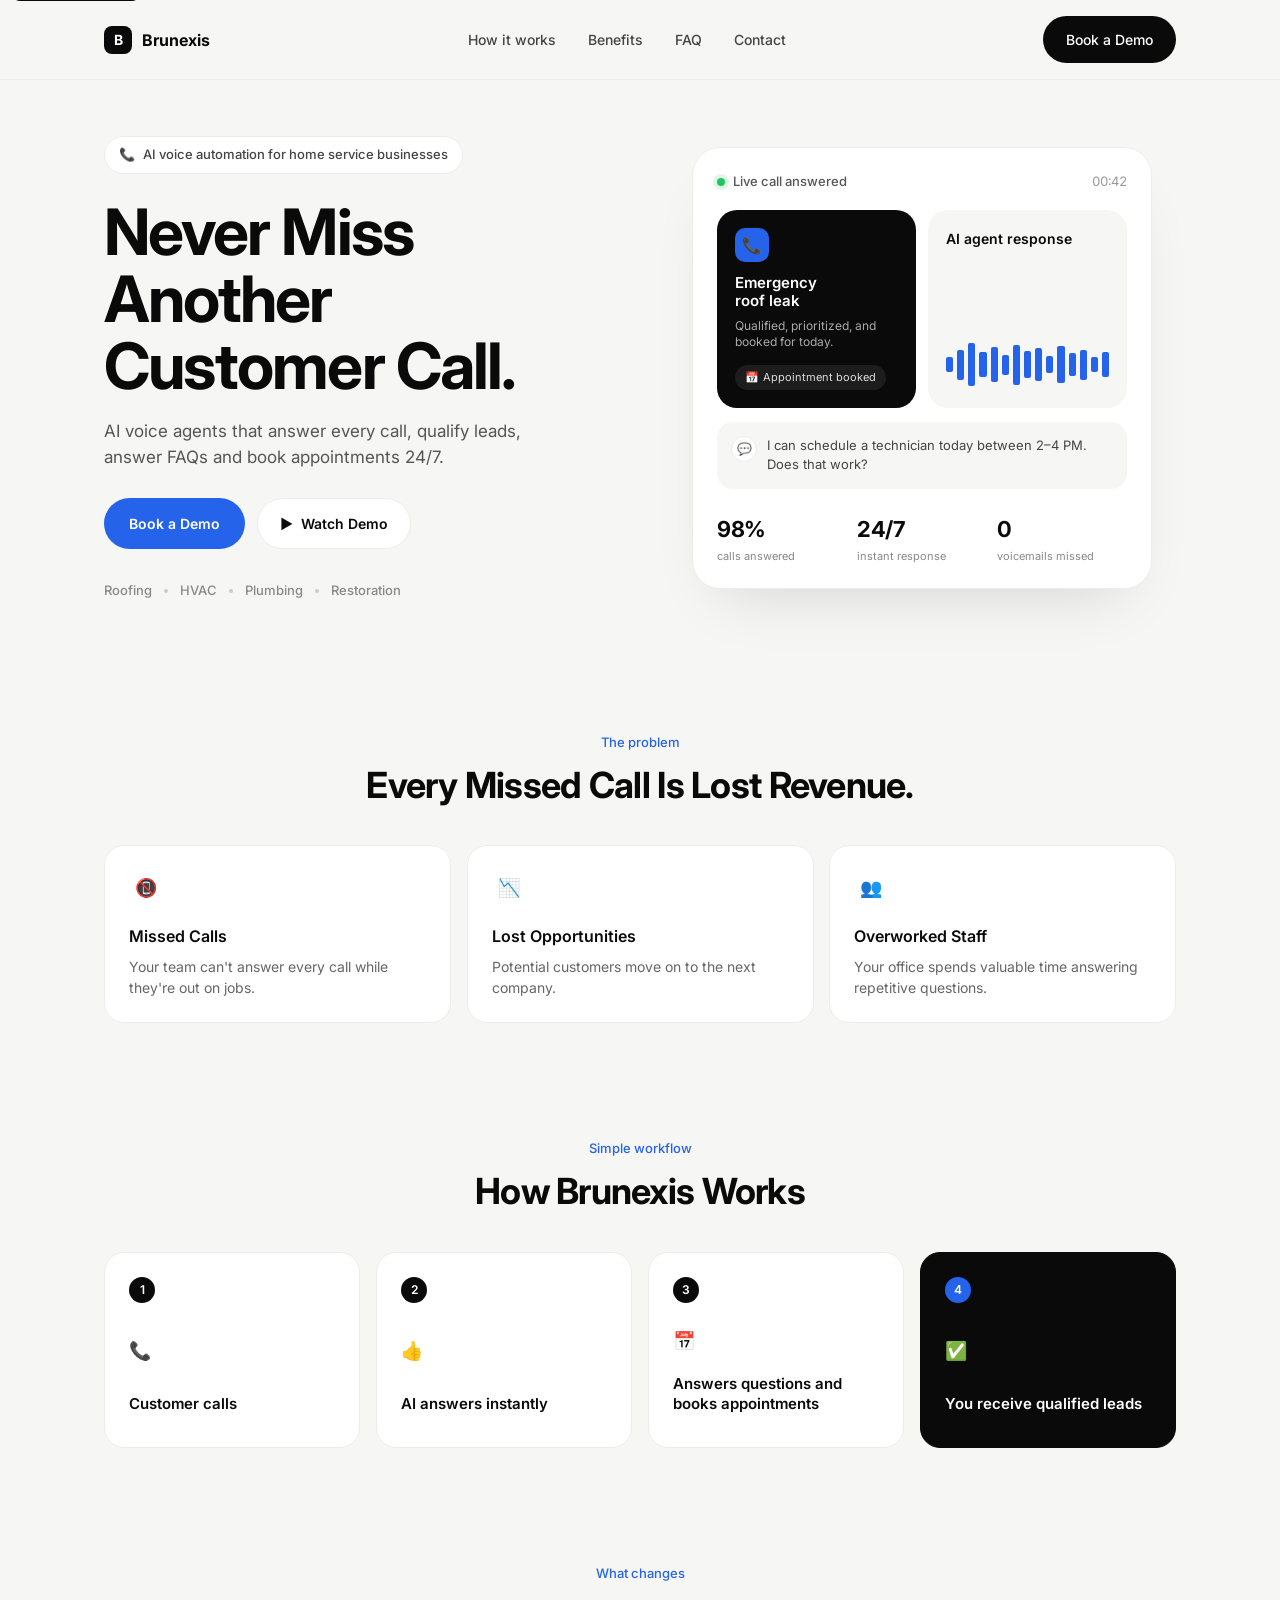
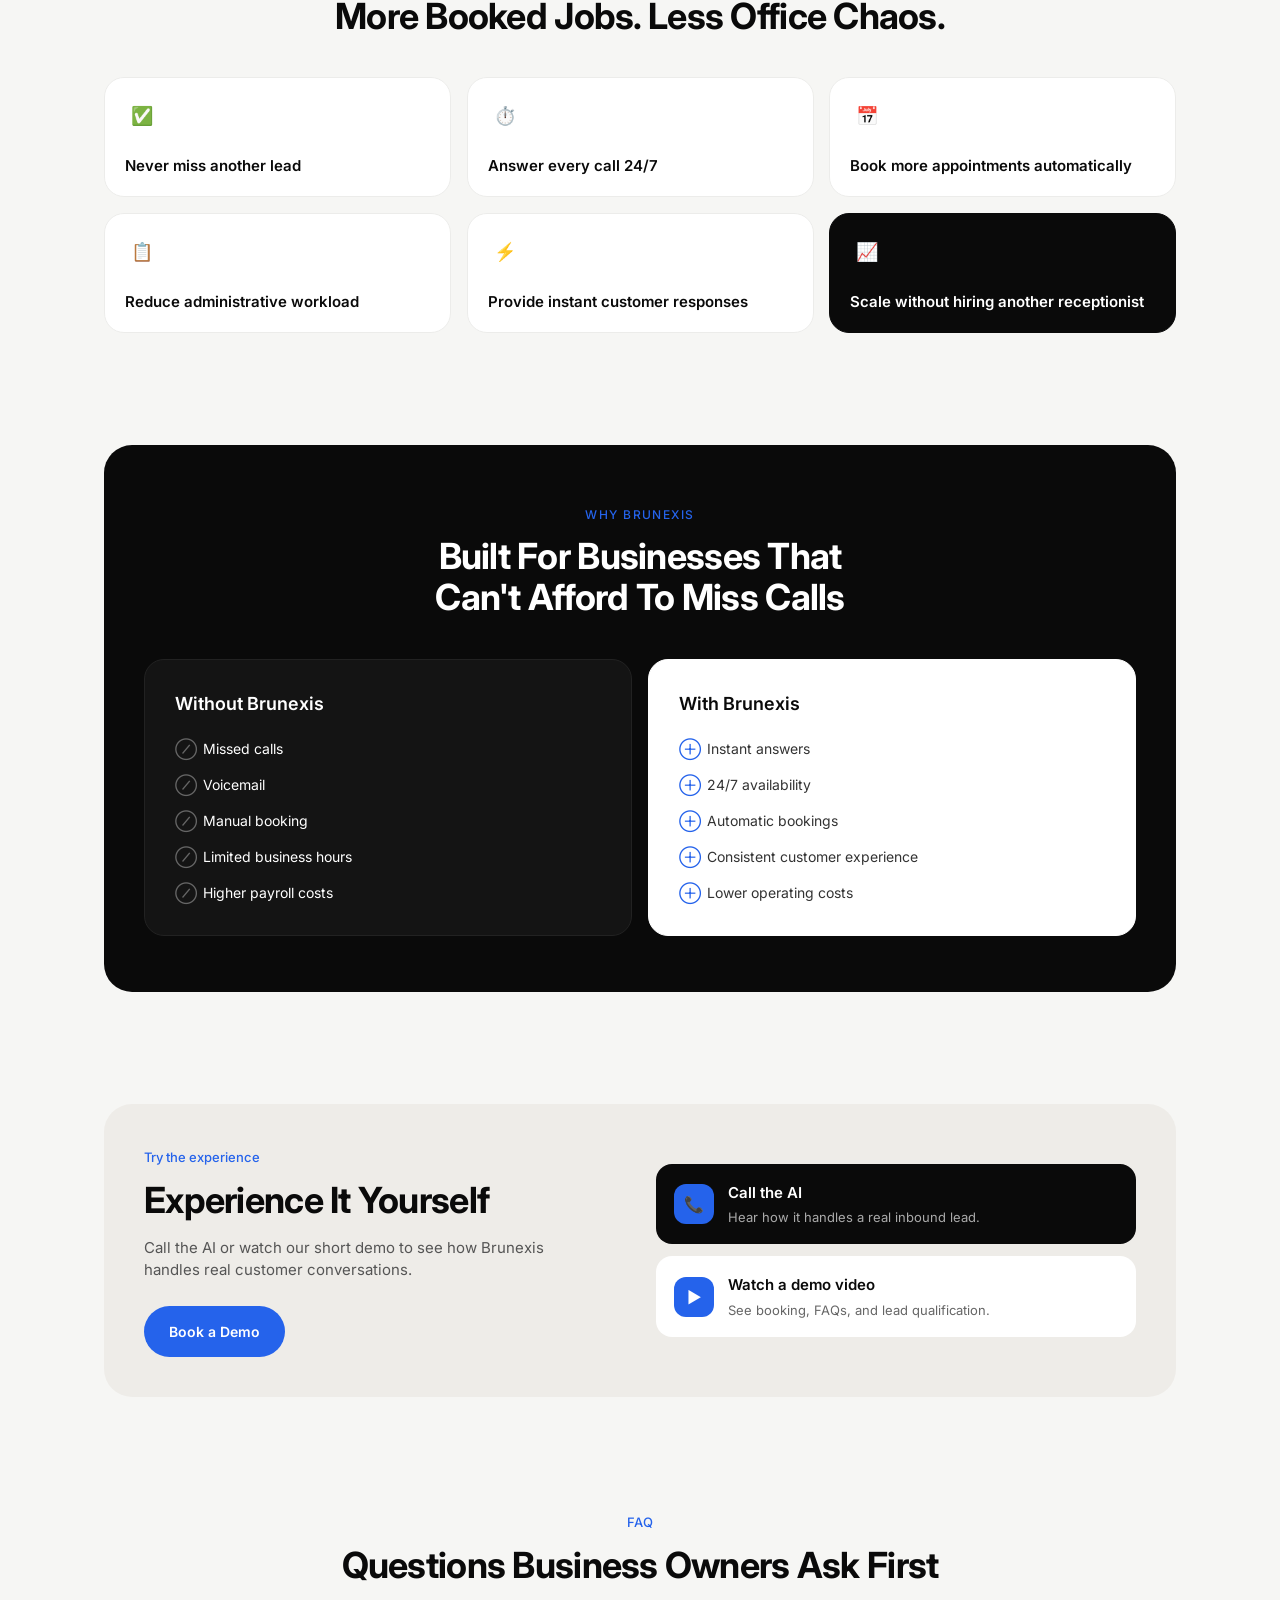
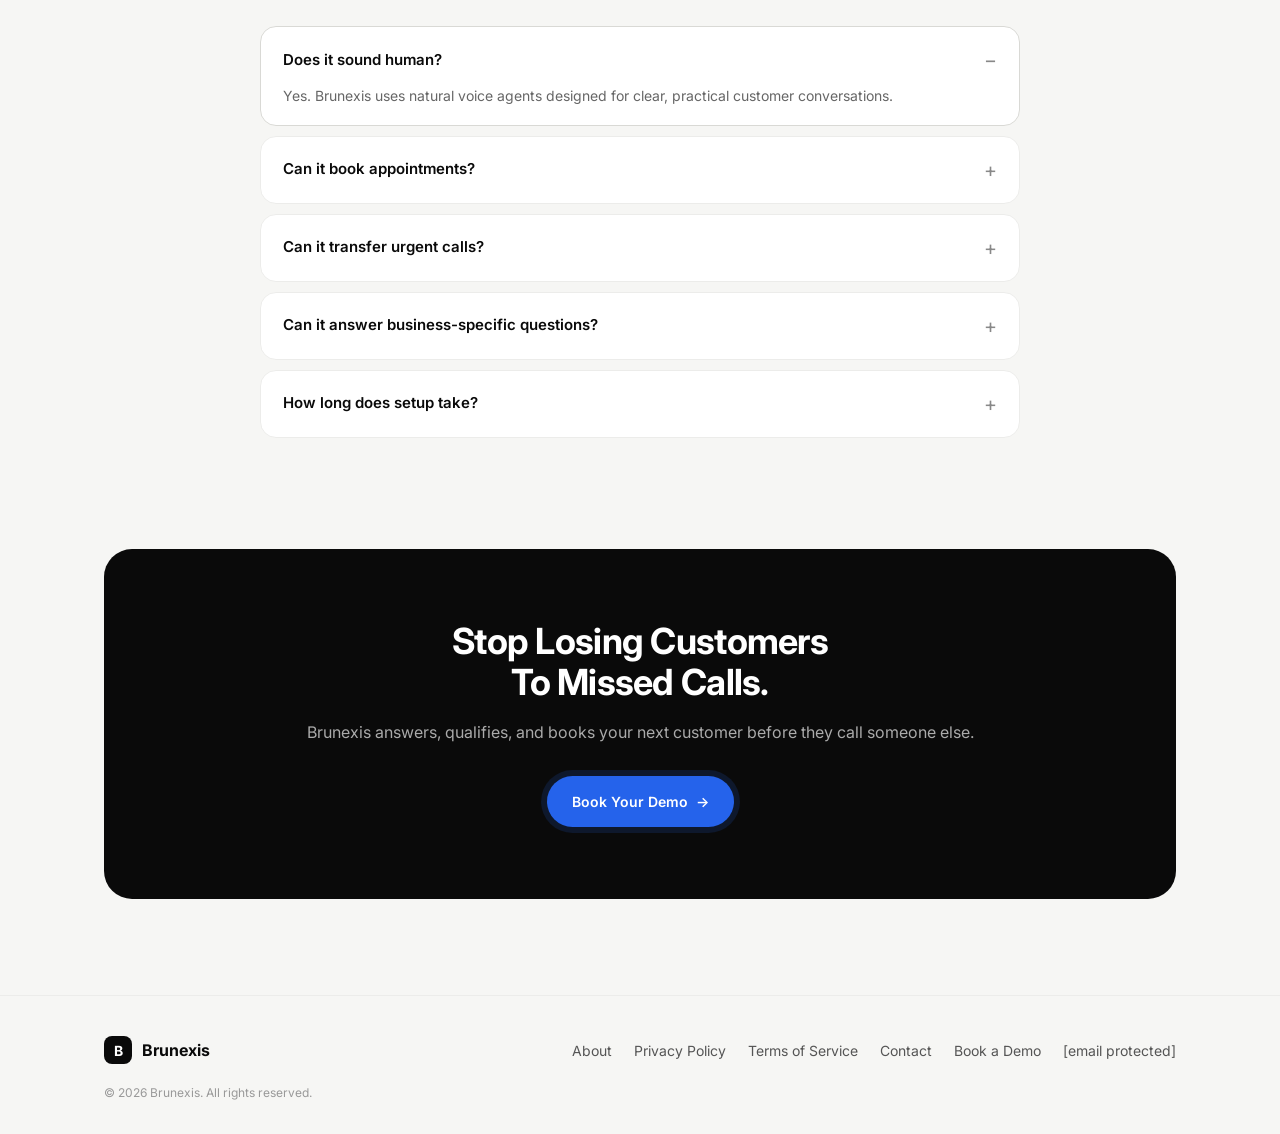
==== index.html @ 1dd1eec0 "Add files via upload" ====
<!DOCTYPE html>
<html lang="en">
<head>
<meta charset="UTF-8" />
<meta name="viewport" content="width=device-width, initial-scale=1.0" />
<meta name="theme-color" content="#f6f6f4" />
<title>Brunexis — AI Voice Agents for Home Service Businesses</title>
<meta name="description" content="Brunexis provides AI voice agents that answer every call, qualify leads, answer FAQs and book appointments 24/7 for roofing, HVAC, plumbing and restoration businesses." />
<meta name="keywords" content="AI voice agent, home services, missed calls, appointment booking, roofing, HVAC, plumbing, restoration, receptionist" />
<meta name="author" content="Brunexis" />
<link rel="canonical" href="https://brunexis.online/" />

<!-- Open Graph -->
<meta property="og:type" content="website" />
<meta property="og:url" content="https://brunexis.online/" />
<meta property="og:title" content="Brunexis — AI Voice Agents for Home Service Businesses" />
<meta property="og:description" content="Never miss another customer call. AI voice agents that answer, qualify and book 24/7." />
<meta property="og:image" content="https://brunexis.online/og-image.png" />
<meta property="og:site_name" content="Brunexis" />

<!-- Twitter -->
<meta name="twitter:card" content="summary_large_image" />
<meta name="twitter:title" content="Brunexis — AI Voice Agents for Home Service Businesses" />
<meta name="twitter:description" content="Never miss another customer call. AI voice agents that answer, qualify and book 24/7." />
<meta name="twitter:image" content="https://brunexis.online/og-image.png" />

<!-- Favicon (SVG placeholder) -->
<link rel="icon" type="image/svg+xml" href="data:image/svg+xml,%3Csvg xmlns='http://www.w3.org/2000/svg' viewBox='0 0 32 32'%3E%3Crect width='32' height='32' rx='8' fill='%230a0a0a'/%3E%3Ctext x='16' y='22' font-family='Inter,sans-serif' font-size='18' font-weight='700' fill='white' text-anchor='middle'%3EB%3C/text%3E%3C/svg%3E" />

<link rel="preconnect" href="https://fonts.googleapis.com">
<link rel="preconnect" href="https://fonts.gstatic.com" crossorigin>
<link href="https://fonts.googleapis.com/css2?family=Inter:wght@400;500;600;700;800&display=swap" rel="stylesheet">
<link rel="stylesheet" href="styles.css" />
</head>
<body>
  <a class="skip-link" href="#main">Skip to content</a>

  <!-- NAV -->
  <header class="nav" role="banner">
    <div class="container nav-inner">
      <a href="#top" class="brand" aria-label="Brunexis — home">
        <span class="brand-logo" aria-hidden="true">B</span>
        <span class="brand-name">Brunexis</span>
      </a>
      <nav class="nav-links" id="primary-nav" aria-label="Primary">
        <a href="#how">How it works</a>
        <a href="#benefits">Benefits</a>
        <a href="#faq">FAQ</a>
        <a href="#contact">Contact</a>
      </nav>
      <a href="https://shining-hexagon-804456.framer.app/#faq" class="btn btn-dark nav-cta">Book a Demo</a>
      <button class="nav-toggle" id="navToggle" aria-label="Open menu" aria-controls="mobile-nav" aria-expanded="false">
        <span></span><span></span><span></span>
      </button>
    </div>
    <div class="mobile-nav" id="mobile-nav" aria-hidden="true">
      <a href="#how">How it works</a>
      <a href="#benefits">Benefits</a>
      <a href="#faq">FAQ</a>
      <a href="#contact">Contact</a>
      <a href="https://shining-hexagon-804456.framer.app/#faq" class="btn btn-dark">Book a Demo</a>
    </div>
  </header>

  <main id="main">
  <span id="top" aria-hidden="true"></span>
  <!-- HERO -->
  <section class="hero" aria-labelledby="hero-title">
    <div class="container hero-inner">
      <div class="hero-copy reveal">
        <span class="pill">
          <span class="pill-dot" aria-hidden="true">📞</span> AI voice automation for home service businesses
        </span>
        <h1 class="hero-title" id="hero-title">Never Miss<br/>Another<br/>Customer Call.</h1>
        <p class="hero-sub">AI voice agents that answer every call, qualify leads, answer FAQs and book appointments 24/7.</p>
        <div class="hero-cta">
          <a href="https://shining-hexagon-804456.framer.app/#faq" class="btn btn-primary">Book a Demo</a>
          <a href="#demo" class="btn btn-ghost" id="watchDemo"><span aria-hidden="true">▶</span> Watch Demo</a>
        </div>
        <div class="hero-trust" aria-label="Industries served">
          <span>Roofing</span>
          <span class="dot" aria-hidden="true"></span>
          <span>HVAC</span>
          <span class="dot" aria-hidden="true"></span>
          <span>Plumbing</span>
          <span class="dot" aria-hidden="true"></span>
          <span>Restoration</span>
        </div>
      </div>

      <div class="hero-visual reveal">
        <div class="call-card" role="img" aria-label="Preview of a live customer call handled by Brunexis AI">
          <div class="call-header">
            <span class="live-dot" aria-hidden="true"></span>
            <span class="live-label">Live call answered</span>
            <span class="call-time">00:42</span>
          </div>
          <div class="call-body">
            <div class="call-emergency">
              <div class="ce-icon" aria-hidden="true">📞</div>
              <div class="ce-text">
                <div class="ce-title">Emergency<br/>roof leak</div>
                <div class="ce-sub">Qualified, prioritized, and booked for today.</div>
                <div class="ce-tag"><span aria-hidden="true">📅</span> Appointment booked</div>
              </div>
            </div>
            <div class="call-response">
              <div class="cr-title">AI agent response</div>
              <div class="waveform" aria-hidden="true">
                <span></span><span></span><span></span><span></span><span></span>
                <span></span><span></span><span></span><span></span><span></span>
                <span></span><span></span><span></span><span></span><span></span>
              </div>
            </div>
          </div>
          <div class="call-quote">
            <div class="cq-avatar" aria-hidden="true">💬</div>
            <p>I can schedule a technician today between 2–4 PM. Does that work?</p>
          </div>
          <div class="call-stats">
            <div><strong>98%</strong><span>calls answered</span></div>
            <div><strong>24/7</strong><span>instant response</span></div>
            <div><strong>0</strong><span>voicemails missed</span></div>
          </div>
        </div>
      </div>
    </div>
  </section>

  <!-- PROBLEM -->
  <section class="section" aria-labelledby="problem-title">
    <div class="container">
      <div class="section-head reveal">
        <span class="eyebrow">The problem</span>
        <h2 id="problem-title">Every Missed Call Is Lost Revenue.</h2>
      </div>
      <div class="grid grid-3">
        <div class="card reveal">
          <div class="card-icon" aria-hidden="true">📵</div>
          <h3>Missed Calls</h3>
          <p>Your team can't answer every call while they're out on jobs.</p>
        </div>
        <div class="card reveal">
          <div class="card-icon" aria-hidden="true">📉</div>
          <h3>Lost Opportunities</h3>
          <p>Potential customers move on to the next company.</p>
        </div>
        <div class="card reveal">
          <div class="card-icon" aria-hidden="true">👥</div>
          <h3>Overworked Staff</h3>
          <p>Your office spends valuable time answering repetitive questions.</p>
        </div>
      </div>
    </div>
  </section>

  <!-- HOW IT WORKS -->
  <section class="section" id="how" aria-labelledby="how-title">
    <div class="container">
      <div class="section-head reveal">
        <span class="eyebrow">Simple workflow</span>
        <h2 id="how-title">How Brunexis Works</h2>
      </div>
      <div class="grid grid-4">
        <div class="card step reveal">
          <div class="step-num" aria-hidden="true">1</div>
          <div class="step-icon" aria-hidden="true">📞</div>
          <h3>Customer calls</h3>
        </div>
        <div class="card step reveal">
          <div class="step-num" aria-hidden="true">2</div>
          <div class="step-icon" aria-hidden="true">👍</div>
          <h3>AI answers instantly</h3>
        </div>
        <div class="card step reveal">
          <div class="step-num" aria-hidden="true">3</div>
          <div class="step-icon" aria-hidden="true">📅</div>
          <h3>Answers questions and books appointments</h3>
        </div>
        <div class="card step step-dark reveal">
          <div class="step-num" aria-hidden="true">4</div>
          <div class="step-icon" aria-hidden="true">✅</div>
          <h3>You receive qualified leads</h3>
        </div>
      </div>
    </div>
  </section>

  <!-- BENEFITS -->
  <section class="section" id="benefits" aria-labelledby="benefits-title">
    <div class="container">
      <div class="section-head reveal">
        <span class="eyebrow">What changes</span>
        <h2 id="benefits-title">More Booked Jobs. Less Office Chaos.</h2>
      </div>
      <div class="grid grid-3 grid-tall">
        <div class="card small reveal">
          <div class="card-icon" aria-hidden="true">✅</div>
          <h4>Never miss another lead</h4>
        </div>
        <div class="card small reveal">
          <div class="card-icon" aria-hidden="true">⏱️</div>
          <h4>Answer every call 24/7</h4>
        </div>
        <div class="card small reveal">
          <div class="card-icon" aria-hidden="true">📅</div>
          <h4>Book more appointments automatically</h4>
        </div>
        <div class="card small reveal">
          <div class="card-icon" aria-hidden="true">📋</div>
          <h4>Reduce administrative workload</h4>
        </div>
        <div class="card small reveal">
          <div class="card-icon" aria-hidden="true">⚡</div>
          <h4>Provide instant customer responses</h4>
        </div>
        <div class="card small dark reveal">
          <div class="card-icon" aria-hidden="true">📈</div>
          <h4>Scale without hiring another receptionist</h4>
        </div>
      </div>
    </div>
  </section>

  <!-- COMPARISON -->
  <section class="section" aria-labelledby="compare-title">
    <div class="container">
      <div class="compare reveal">
        <div class="compare-head">
          <span class="eyebrow eyebrow-light">WHY BRUNEXIS</span>
          <h2 id="compare-title">Built For Businesses That<br/>Can't Afford To Miss Calls</h2>
        </div>
        <div class="compare-grid">
          <div class="compare-card">
            <h3>Without Brunexis</h3>
            <ul class="cross">
              <li>Missed calls</li>
              <li>Voicemail</li>
              <li>Manual booking</li>
              <li>Limited business hours</li>
              <li>Higher payroll costs</li>
            </ul>
          </div>
          <div class="compare-card light">
            <h3>With Brunexis</h3>
            <ul class="check">
              <li>Instant answers</li>
              <li>24/7 availability</li>
              <li>Automatic bookings</li>
              <li>Consistent customer experience</li>
              <li>Lower operating costs</li>
            </ul>
          </div>
        </div>
      </div>
    </div>
  </section>

  <!-- EXPERIENCE / DEMO -->
  <section class="section" id="demo" aria-labelledby="demo-title">
    <div class="container">
      <div class="experience reveal">
        <div class="experience-left">
          <span class="eyebrow">Try the experience</span>
          <h2 id="demo-title">Experience It Yourself</h2>
          <p>Call the AI or watch our short demo to see how Brunexis handles real customer conversations.</p>
          <a href="https://shining-hexagon-804456.framer.app/#faq" class="btn btn-primary">Book a Demo</a>
        </div>
        <div class="experience-right">
          <a href="https://shining-hexagon-804456.framer.app/#faq" class="exp-card dark">
            <div class="exp-icon" aria-hidden="true">📞</div>
            <div>
              <h4>Call the AI</h4>
              <p>Hear how it handles a real inbound lead.</p>
            </div>
          </a>
          <a href="https://shining-hexagon-804456.framer.app/#faq" class="exp-card">
            <div class="exp-icon" aria-hidden="true">▶</div>
            <div>
              <h4>Watch a demo video</h4>
              <p>See booking, FAQs, and lead qualification.</p>
            </div>
          </a>
        </div>
      </div>
    </div>
  </section>

  <!-- FAQ -->
  <section class="section" id="faq" aria-labelledby="faq-title">
    <div class="container">
      <div class="section-head reveal">
        <span class="eyebrow">FAQ</span>
        <h2 id="faq-title">Questions Business Owners Ask First</h2>
      </div>
      <div class="faq-list reveal">
        <details class="faq-item" open>
          <summary>Does it sound human?</summary>
          <p>Yes. Brunexis uses natural voice agents designed for clear, practical customer conversations.</p>
        </details>
        <details class="faq-item">
          <summary>Can it book appointments?</summary>
          <p>Yes. It can qualify the caller and schedule directly based on your availability.</p>
        </details>
        <details class="faq-item">
          <summary>Can it transfer urgent calls?</summary>
          <p>Yes. Urgent or high-value calls can be routed to your team immediately.</p>
        </details>
        <details class="faq-item">
          <summary>Can it answer business-specific questions?</summary>
          <p>Yes. It is trained on your services, service area, hours, pricing rules, and FAQs.</p>
        </details>
        <details class="faq-item">
          <summary>How long does setup take?</summary>
          <p>Most businesses can launch a first version in days, not months.</p>
        </details>
      </div>
    </div>
  </section>

  <!-- CTA -->
  <section class="section" id="contact" aria-labelledby="cta-title">
    <div class="container">
      <div class="cta reveal">
        <h2 id="cta-title">Stop Losing Customers<br/>To Missed Calls.</h2>
        <p>Brunexis answers, qualifies, and books your next customer before they call someone else.</p>
        <a href="https://shining-hexagon-804456.framer.app/#faq" class="btn btn-primary">Book Your Demo <span aria-hidden="true">→</span></a>
      </div>
    </div>
  </section>
  </main>

  <!-- FOOTER -->
  <footer class="footer" role="contentinfo">
    <div class="container footer-inner">
      <a href="#top" class="brand">
        <span class="brand-logo" aria-hidden="true">B</span>
        <span class="brand-name">Brunexis</span>
      </a>
      <nav class="footer-links" aria-label="Footer">
        <a href="about.html">About</a>
        <a href="privacy.html">Privacy Policy</a>
        <a href="terms.html">Terms of Service</a>
        <a href="#contact">Contact</a>
        <a href="https://shining-hexagon-804456.framer.app/#faq">Book a Demo</a>
        <a href="/cdn-cgi/l/email-protection#18707d747477587a6a6d767d60716b3677767471767d"><span class="__cf_email__" data-cfemail="f79f929b9b98b795858299928f9e84d998999b9e9992">[email&#160;protected]</span></a>
      </nav>
    </div>
    <div class="container footer-bottom">
      © <span id="year">2026</span> Brunexis. All rights reserved.
    </div>
  </footer>

  <script data-cfasync="false" src="/cdn-cgi/scripts/5c5dd728/cloudflare-static/email-decode.min.js"></script><script src="app.js" defer></script>
</body>
</html>
---- styles.css ----
/* ==========================================================
   Brunexis — production styles
   Design tokens, layout, components, responsive breakpoints.
   ========================================================== */

:root {
  --bg: #f6f6f4;
  --surface: #ffffff;
  --ink: #0a0a0a;
  --ink-2: #141414;
  --muted: #666666;
  --muted-2: #888888;
  --line: #ececea;
  --line-2: #222222;
  --brand: #2563eb;
  --brand-hover: #1d4fd7;
  --panel: #eeece8;
  --radius: 20px;
  --radius-lg: 28px;
  --shadow-card: 0 30px 60px -30px rgba(0,0,0,0.15);
  --max: 1120px;
  --gutter: 24px;
}

/* Reset */
*, *::before, *::after { box-sizing: border-box; }
* { margin: 0; padding: 0; }
html { scroll-behavior: smooth; -webkit-text-size-adjust: 100%; }
@media (prefers-reduced-motion: reduce) {
  html { scroll-behavior: auto; }
  *, *::before, *::after { animation-duration: 0.001ms !important; animation-iteration-count: 1 !important; transition-duration: 0.001ms !important; }
}
body {
  font-family: 'Inter', -apple-system, BlinkMacSystemFont, "Segoe UI", Roboto, sans-serif;
  color: var(--ink);
  background: var(--bg);
  line-height: 1.5;
  -webkit-font-smoothing: antialiased;
  -moz-osx-font-smoothing: grayscale;
  overflow-x: hidden;
}
a { color: inherit; text-decoration: none; }
img, svg { max-width: 100%; display: block; }
button { font: inherit; background: none; border: 0; cursor: pointer; color: inherit; }

/* Accessibility helpers */
.skip-link {
  position: absolute;
  top: -40px;
  left: 12px;
  background: var(--ink);
  color: #fff;
  padding: 10px 14px;
  border-radius: 8px;
  z-index: 100;
  font-size: 14px;
}
.skip-link:focus { top: 12px; }

:focus-visible {
  outline: 2px solid var(--brand);
  outline-offset: 3px;
  border-radius: 6px;
}

/* Layout */
.container {
  width: 100%;
  max-width: var(--max);
  margin: 0 auto;
  padding: 0 var(--gutter);
}

/* Buttons */
.btn {
  display: inline-flex;
  align-items: center;
  justify-content: center;
  gap: 8px;
  padding: 12px 22px;
  border-radius: 999px;
  font-weight: 500;
  font-size: 14px;
  transition: transform 0.15s ease, background 0.2s ease, color 0.2s ease, box-shadow 0.2s ease;
  border: 1px solid transparent;
  min-height: 44px;
  white-space: nowrap;
}
.btn:hover { transform: translateY(-1px); }
.btn:active { transform: translateY(0); }
.btn-dark { background: var(--ink); color: #fff; }
.btn-dark:hover { background: #222; }
.btn-primary {
  background: var(--brand);
  color: #fff;
  padding: 14px 24px;
  font-weight: 600;
}
.btn-primary:hover { background: var(--brand-hover); }
.btn-ghost {
  background: #fff;
  color: var(--ink);
  border: 1px solid var(--line);
  padding: 14px 22px;
  font-weight: 600;
}
.btn-ghost:hover { background: #f2f2ef; }

/* ============ NAV ============ */
.nav {
  position: sticky;
  top: 0;
  z-index: 50;
  background: rgba(246,246,244,0.85);
  backdrop-filter: saturate(180%) blur(12px);
  -webkit-backdrop-filter: saturate(180%) blur(12px);
  border-bottom: 1px solid rgba(0,0,0,0.04);
}
.nav-inner {
  display: flex;
  align-items: center;
  justify-content: space-between;
  padding-top: 16px;
  padding-bottom: 16px;
  gap: 16px;
}
.brand {
  display: inline-flex;
  align-items: center;
  gap: 10px;
  font-weight: 700;
}
.brand-logo {
  width: 28px;
  height: 28px;
  border-radius: 8px;
  background: var(--ink);
  color: #fff;
  display: grid;
  place-items: center;
  font-size: 14px;
  font-weight: 700;
}
.brand-name { font-size: 16px; }
.nav-links {
  display: flex;
  gap: 32px;
}
.nav-links a {
  font-size: 14px;
  color: #444;
  font-weight: 500;
  transition: color 0.15s ease;
}
.nav-links a:hover { color: var(--ink); }

.nav-toggle {
  display: none;
  width: 40px;
  height: 40px;
  border-radius: 10px;
  border: 1px solid var(--line);
  background: #fff;
  padding: 0;
  align-items: center;
  justify-content: center;
  flex-direction: column;
  gap: 4px;
}
.nav-toggle span {
  display: block;
  width: 18px;
  height: 2px;
  background: var(--ink);
  border-radius: 2px;
  transition: transform 0.2s ease, opacity 0.2s ease;
}
.nav-toggle[aria-expanded="true"] span:nth-child(1) { transform: translateY(6px) rotate(45deg); }
.nav-toggle[aria-expanded="true"] span:nth-child(2) { opacity: 0; }
.nav-toggle[aria-expanded="true"] span:nth-child(3) { transform: translateY(-6px) rotate(-45deg); }

.mobile-nav {
  display: none;
  flex-direction: column;
  gap: 4px;
  padding: 8px 24px 20px;
  border-bottom: 1px solid var(--line);
  background: rgba(246,246,244,0.98);
}
.mobile-nav a {
  padding: 14px 4px;
  font-size: 16px;
  font-weight: 500;
  color: #333;
  border-bottom: 1px solid rgba(0,0,0,0.05);
}
.mobile-nav a:last-child { border-bottom: 0; margin-top: 12px; }
.mobile-nav.open { display: flex; }

/* ============ HERO ============ */
.hero {
  padding: 56px 0 72px;
}
.hero-inner {
  display: grid;
  grid-template-columns: 1fr 1fr;
  gap: 56px;
  align-items: center;
}
.pill {
  display: inline-flex;
  align-items: center;
  gap: 8px;
  background: #fff;
  border: 1px solid var(--line);
  padding: 8px 14px;
  border-radius: 999px;
  font-size: 13px;
  color: #444;
  font-weight: 500;
}
.pill-dot { color: var(--brand); }
.hero-title {
  font-size: clamp(40px, 6vw, 64px);
  line-height: 1.05;
  font-weight: 700;
  letter-spacing: -0.03em;
  margin: 24px 0 20px;
}
.hero-sub {
  font-size: clamp(15px, 1.4vw, 17px);
  color: #555;
  max-width: 460px;
  margin-bottom: 28px;
}
.hero-cta {
  display: flex;
  flex-wrap: wrap;
  gap: 12px;
  margin-bottom: 32px;
}
.hero-trust {
  display: flex;
  flex-wrap: wrap;
  align-items: center;
  gap: 10px 12px;
  font-size: 13px;
  color: var(--muted-2);
  font-weight: 500;
}
.hero-trust .dot {
  width: 4px;
  height: 4px;
  background: #ccc;
  border-radius: 50%;
}

/* Call card */
.hero-visual { display: flex; justify-content: center; }
.call-card {
  background: #fff;
  border-radius: var(--radius-lg);
  padding: 24px;
  width: 100%;
  max-width: 460px;
  border: 1px solid var(--line);
  box-shadow: var(--shadow-card);
}
.call-header {
  display: flex;
  align-items: center;
  gap: 8px;
  font-size: 13px;
  color: #555;
  margin-bottom: 18px;
}
.live-dot {
  width: 8px;
  height: 8px;
  background: #22c55e;
  border-radius: 50%;
  box-shadow: 0 0 0 4px rgba(34,197,94,0.15);
}
.live-label { font-weight: 500; }
.call-time { margin-left: auto; color: #999; font-variant-numeric: tabular-nums; }
.call-body {
  display: grid;
  grid-template-columns: 1fr 1fr;
  gap: 12px;
  margin-bottom: 14px;
}
.call-emergency {
  background: var(--ink);
  color: #fff;
  border-radius: var(--radius);
  padding: 18px;
}
.ce-icon {
  width: 34px;
  height: 34px;
  border-radius: 10px;
  background: var(--brand);
  display: grid;
  place-items: center;
  margin-bottom: 12px;
  font-size: 16px;
}
.ce-title { font-weight: 600; font-size: 15px; margin-bottom: 8px; line-height: 1.2; }
.ce-sub { font-size: 12px; color: #aaa; margin-bottom: 12px; line-height: 1.4; }
.ce-tag {
  display: inline-flex;
  align-items: center;
  gap: 4px;
  background: rgba(255,255,255,0.08);
  border-radius: 999px;
  padding: 4px 10px;
  font-size: 11px;
  color: #ddd;
}
.call-response {
  background: var(--bg);
  border-radius: var(--radius);
  padding: 18px;
  display: flex;
  flex-direction: column;
  justify-content: space-between;
}
.cr-title { font-weight: 600; font-size: 14px; }
.waveform {
  display: flex;
  align-items: center;
  gap: 4px;
  height: 50px;
  margin-top: 16px;
}
.waveform span {
  flex: 1;
  background: var(--brand);
  border-radius: 2px;
  animation: wave 1.2s ease-in-out infinite;
}
.waveform span:nth-child(1) { height: 30%; animation-delay: 0s; }
.waveform span:nth-child(2) { height: 60%; animation-delay: 0.1s; }
.waveform span:nth-child(3) { height: 85%; animation-delay: 0.2s; }
.waveform span:nth-child(4) { height: 50%; animation-delay: 0.3s; }
.waveform span:nth-child(5) { height: 70%; animation-delay: 0.4s; }
.waveform span:nth-child(6) { height: 40%; animation-delay: 0.5s; }
.waveform span:nth-child(7) { height: 80%; animation-delay: 0.6s; }
.waveform span:nth-child(8) { height: 55%; animation-delay: 0.7s; }
.waveform span:nth-child(9) { height: 65%; animation-delay: 0.8s; }
.waveform span:nth-child(10) { height: 35%; animation-delay: 0.9s; }
.waveform span:nth-child(11) { height: 75%; animation-delay: 1s; }
.waveform span:nth-child(12) { height: 45%; animation-delay: 1.1s; }
.waveform span:nth-child(13) { height: 60%; animation-delay: 0s; }
.waveform span:nth-child(14) { height: 30%; animation-delay: 0.2s; }
.waveform span:nth-child(15) { height: 50%; animation-delay: 0.4s; }
@keyframes wave {
  0%, 100% { transform: scaleY(0.6); }
  50% { transform: scaleY(1); }
}
.call-quote {
  display: flex;
  gap: 10px;
  background: var(--bg);
  border-radius: 16px;
  padding: 14px;
  font-size: 13px;
  color: #444;
  margin-bottom: 16px;
}
.cq-avatar {
  width: 26px;
  height: 26px;
  border-radius: 50%;
  background: #fff;
  border: 1px solid var(--line);
  display: grid;
  place-items: center;
  font-size: 12px;
  flex-shrink: 0;
}
.call-stats {
  display: grid;
  grid-template-columns: repeat(3, 1fr);
  gap: 10px;
  padding-top: 8px;
}
.call-stats > div { display: flex; flex-direction: column; gap: 2px; }
.call-stats strong {
  font-size: clamp(18px, 2.2vw, 22px);
  font-weight: 700;
  letter-spacing: -0.02em;
}
.call-stats span { font-size: 11px; color: var(--muted-2); }

/* ============ SECTIONS ============ */
.section { padding: 56px 0; }
.section-head { text-align: center; margin-bottom: 40px; }
.eyebrow {
  display: inline-block;
  color: var(--brand);
  font-size: 13px;
  font-weight: 500;
  margin-bottom: 12px;
}
.eyebrow-light {
  color: var(--brand);
  text-transform: uppercase;
  letter-spacing: 0.12em;
  font-size: 12px;
}
.section-head h2,
.compare-head h2,
.cta h2,
.experience-left h2 {
  font-size: clamp(26px, 3.5vw, 36px);
  font-weight: 700;
  letter-spacing: -0.02em;
  line-height: 1.15;
}

/* Grids */
.grid { display: grid; gap: 16px; }
.grid-3 { grid-template-columns: repeat(3, 1fr); }
.grid-4 { grid-template-columns: repeat(4, 1fr); }
.grid-tall { grid-template-columns: repeat(3, 1fr); }

/* Cards */
.card {
  background: #fff;
  border: 1px solid var(--line);
  border-radius: var(--radius);
  padding: 24px;
  transition: transform 0.2s ease, box-shadow 0.2s ease;
}
.card:hover { transform: translateY(-2px); box-shadow: 0 20px 40px -30px rgba(0,0,0,0.15); }
.card-icon {
  width: 34px;
  height: 34px;
  display: grid;
  place-items: center;
  border-radius: 10px;
  color: var(--brand);
  margin-bottom: 20px;
  font-size: 18px;
}
.card h3 { font-size: 16px; font-weight: 600; margin-bottom: 8px; }
.card p { font-size: 14px; color: var(--muted); line-height: 1.5; }
.card.small { padding: 20px; }
.card.small h4 { font-size: 15px; font-weight: 600; line-height: 1.35; }
.card.small .card-icon { margin-bottom: 24px; }
.card.dark {
  background: var(--ink);
  color: #fff;
  border-color: var(--ink);
}
.card.dark .card-icon { color: #fff; }

/* Steps */
.step {
  position: relative;
  min-height: 160px;
  display: flex;
  flex-direction: column;
  justify-content: space-between;
}
.step-num {
  width: 26px;
  height: 26px;
  border-radius: 50%;
  background: var(--ink);
  color: #fff;
  display: grid;
  place-items: center;
  font-size: 12px;
  font-weight: 600;
  margin-bottom: 24px;
}
.step-icon { color: var(--brand); font-size: 18px; margin-bottom: 20px; }
.step h3 { font-size: 15px; font-weight: 600; line-height: 1.35; }
.step-dark { background: var(--ink); color: #fff; border-color: var(--ink); }
.step-dark .step-num { background: var(--brand); color: #fff; }
.step-dark .step-icon { color: #fff; }

/* Comparison */
.compare {
  background: var(--ink);
  color: #fff;
  border-radius: var(--radius-lg);
  padding: clamp(32px, 5vw, 56px) clamp(24px, 4vw, 40px);
}
.compare-head { text-align: center; margin-bottom: 40px; }
.compare-head h2 { color: #fff; }
.compare-grid {
  display: grid;
  grid-template-columns: 1fr 1fr;
  gap: 16px;
}
.compare-card {
  background: var(--ink-2);
  border: 1px solid var(--line-2);
  border-radius: var(--radius);
  padding: 30px;
}
.compare-card.light { background: #fff; color: var(--ink); border-color: #fff; }
.compare-card h3 { font-size: 18px; font-weight: 600; margin-bottom: 20px; }
.compare-card ul { list-style: none; display: flex; flex-direction: column; gap: 12px; }
.compare-card li { font-size: 14px; display: flex; align-items: center; gap: 10px; }
.compare-card.light li { color: #333; }
.compare-card ul.cross li::before {
  content: "⊘";
  color: #666;
  font-size: 16px;
  width: 18px;
}
.compare-card ul.check li::before {
  content: "⊕";
  color: var(--brand);
  font-size: 16px;
  width: 18px;
}

/* Experience */
.experience {
  background: var(--panel);
  border-radius: var(--radius-lg);
  padding: clamp(28px, 4vw, 40px);
  display: grid;
  grid-template-columns: 1fr 1fr;
  gap: 32px;
  align-items: center;
}
.experience-left .eyebrow { margin-bottom: 12px; }
.experience-left h2 { margin-bottom: 16px; }
.experience-left p {
  color: #555;
  font-size: 15px;
  margin-bottom: 24px;
  max-width: 400px;
}
.experience-right { display: flex; flex-direction: column; gap: 12px; }
.exp-card {
  background: #fff;
  border-radius: 16px;
  padding: 18px;
  display: flex;
  align-items: center;
  gap: 14px;
  transition: transform 0.2s ease;
}
.exp-card:hover { transform: translateY(-2px); }
.exp-card.dark { background: var(--ink); color: #fff; }
.exp-icon {
  width: 40px;
  height: 40px;
  border-radius: 12px;
  background: var(--brand);
  color: #fff;
  display: grid;
  place-items: center;
  font-size: 16px;
  flex-shrink: 0;
}
.exp-card h4 { font-size: 15px; font-weight: 600; margin-bottom: 4px; }
.exp-card p { font-size: 13px; color: var(--muted); line-height: 1.4; }
.exp-card.dark p { color: #aaa; }

/* FAQ */
.faq-list {
  max-width: 760px;
  margin: 0 auto;
  display: flex;
  flex-direction: column;
  gap: 10px;
}
.faq-item {
  background: #fff;
  border: 1px solid var(--line);
  border-radius: 16px;
  padding: 18px 22px;
  transition: border-color 0.2s ease;
}
.faq-item[open] { border-color: #d9d9d5; }
.faq-item summary {
  cursor: pointer;
  font-weight: 600;
  font-size: 15px;
  list-style: none;
  display: flex;
  justify-content: space-between;
  align-items: center;
  gap: 16px;
}
.faq-item summary::-webkit-details-marker { display: none; }
.faq-item summary::after {
  content: "+";
  font-size: 20px;
  font-weight: 400;
  color: #888;
  transition: transform 0.2s ease;
}
.faq-item[open] summary::after { content: "−"; }
.faq-item p {
  margin-top: 10px;
  font-size: 14px;
  color: var(--muted);
  line-height: 1.55;
}

/* CTA */
.cta {
  background: var(--ink);
  color: #fff;
  border-radius: var(--radius-lg);
  padding: clamp(48px, 7vw, 72px) clamp(24px, 4vw, 40px);
  text-align: center;
}
.cta h2 { color: #fff; margin-bottom: 16px; }
.cta p { color: #aaa; font-size: 16px; margin-bottom: 32px; }
.cta .btn-primary { box-shadow: 0 0 0 6px rgba(37,99,235,0.15); }

/* Footer */
.footer {
  padding: 40px 0 32px;
  border-top: 1px solid var(--line);
  margin-top: 40px;
}
.footer-inner {
  display: flex;
  align-items: center;
  justify-content: space-between;
  padding-bottom: 20px;
  gap: 20px;
  flex-wrap: wrap;
}
.footer-links {
  display: flex;
  flex-wrap: wrap;
  gap: 12px 22px;
  font-size: 14px;
  color: #555;
}
.footer-links a { transition: color 0.15s ease; }
.footer-links a:hover { color: var(--ink); }
.footer-bottom { font-size: 12px; color: #999; }

/* ============ LEGAL / ABOUT PAGES ============ */
.doc {
  max-width: 780px;
  margin: 0 auto;
  padding: 40px 0 20px;
}
.doc-hero {
  padding: 40px 0 24px;
}
.doc-hero .eyebrow { margin-bottom: 12px; }
.doc-hero h1 {
  font-size: clamp(32px, 4.5vw, 48px);
  font-weight: 700;
  letter-spacing: -0.02em;
  line-height: 1.1;
  margin-bottom: 16px;
}
.doc-hero p { color: var(--muted); font-size: 17px; max-width: 640px; }
.doc h2 {
  font-size: 22px;
  font-weight: 700;
  letter-spacing: -0.01em;
  margin: 32px 0 12px;
}
.doc h3 { font-size: 17px; font-weight: 600; margin: 20px 0 8px; }
.doc p, .doc li {
  color: #333;
  font-size: 15px;
  line-height: 1.7;
}
.doc ul { padding-left: 20px; margin: 8px 0 16px; }
.doc li { margin-bottom: 6px; }
.doc a { color: var(--brand); }
.doc a:hover { text-decoration: underline; }
.doc-meta {
  font-size: 13px;
  color: var(--muted-2);
  padding: 12px 16px;
  background: #fff;
  border: 1px solid var(--line);
  border-radius: 12px;
  display: inline-block;
}

/* Reveal animation */
.reveal {
  opacity: 0;
  transform: translateY(16px);
  transition: opacity 0.6s ease, transform 0.6s ease;
  will-change: opacity, transform;
}
.reveal.is-visible {
  opacity: 1;
  transform: translateY(0);
}
@media (prefers-reduced-motion: reduce) {
  .reveal { opacity: 1; transform: none; transition: none; }
}

/* ============ RESPONSIVE ============ */
@media (max-width: 1024px) {
  .hero-inner { gap: 40px; }
  .grid-4 { grid-template-columns: repeat(2, 1fr); }
}

@media (max-width: 900px) {
  .nav-links, .nav-cta { display: none; }
  .nav-toggle { display: inline-flex; }
  .hero-inner { grid-template-columns: 1fr; gap: 32px; }
  .hero { padding: 40px 0 56px; }
  .hero-copy { text-align: left; }
  .grid-3, .grid-tall { grid-template-columns: repeat(2, 1fr); }
  .compare-grid { grid-template-columns: 1fr; }
  .experience { grid-template-columns: 1fr; gap: 24px; }
  .section { padding: 48px 0; }
}

@media (max-width: 640px) {
  :root { --gutter: 20px; }
  .grid-3, .grid-4, .grid-tall { grid-template-columns: 1fr; }
  .hero-cta .btn { flex: 1 1 auto; }
  .btn { min-height: 48px; padding: 14px 22px; }
  .footer-inner { flex-direction: column; align-items: flex-start; }
  .footer-links { flex-direction: column; gap: 12px; }
  .call-body { grid-template-columns: 1fr; }
  .call-emergency { padding: 18px; }
  .call-stats { gap: 6px; }
  .compare { padding: 32px 20px; }
  .compare-card { padding: 24px 20px; }
  .cta p { font-size: 15px; }
}

@media (max-width: 430px) {
  .hero-title { font-size: 40px; }
  .brand-name { font-size: 15px; }
  .pill { font-size: 12px; padding: 7px 12px; }
  .exp-card { padding: 16px; }
  .exp-icon { width: 36px; height: 36px; }
}
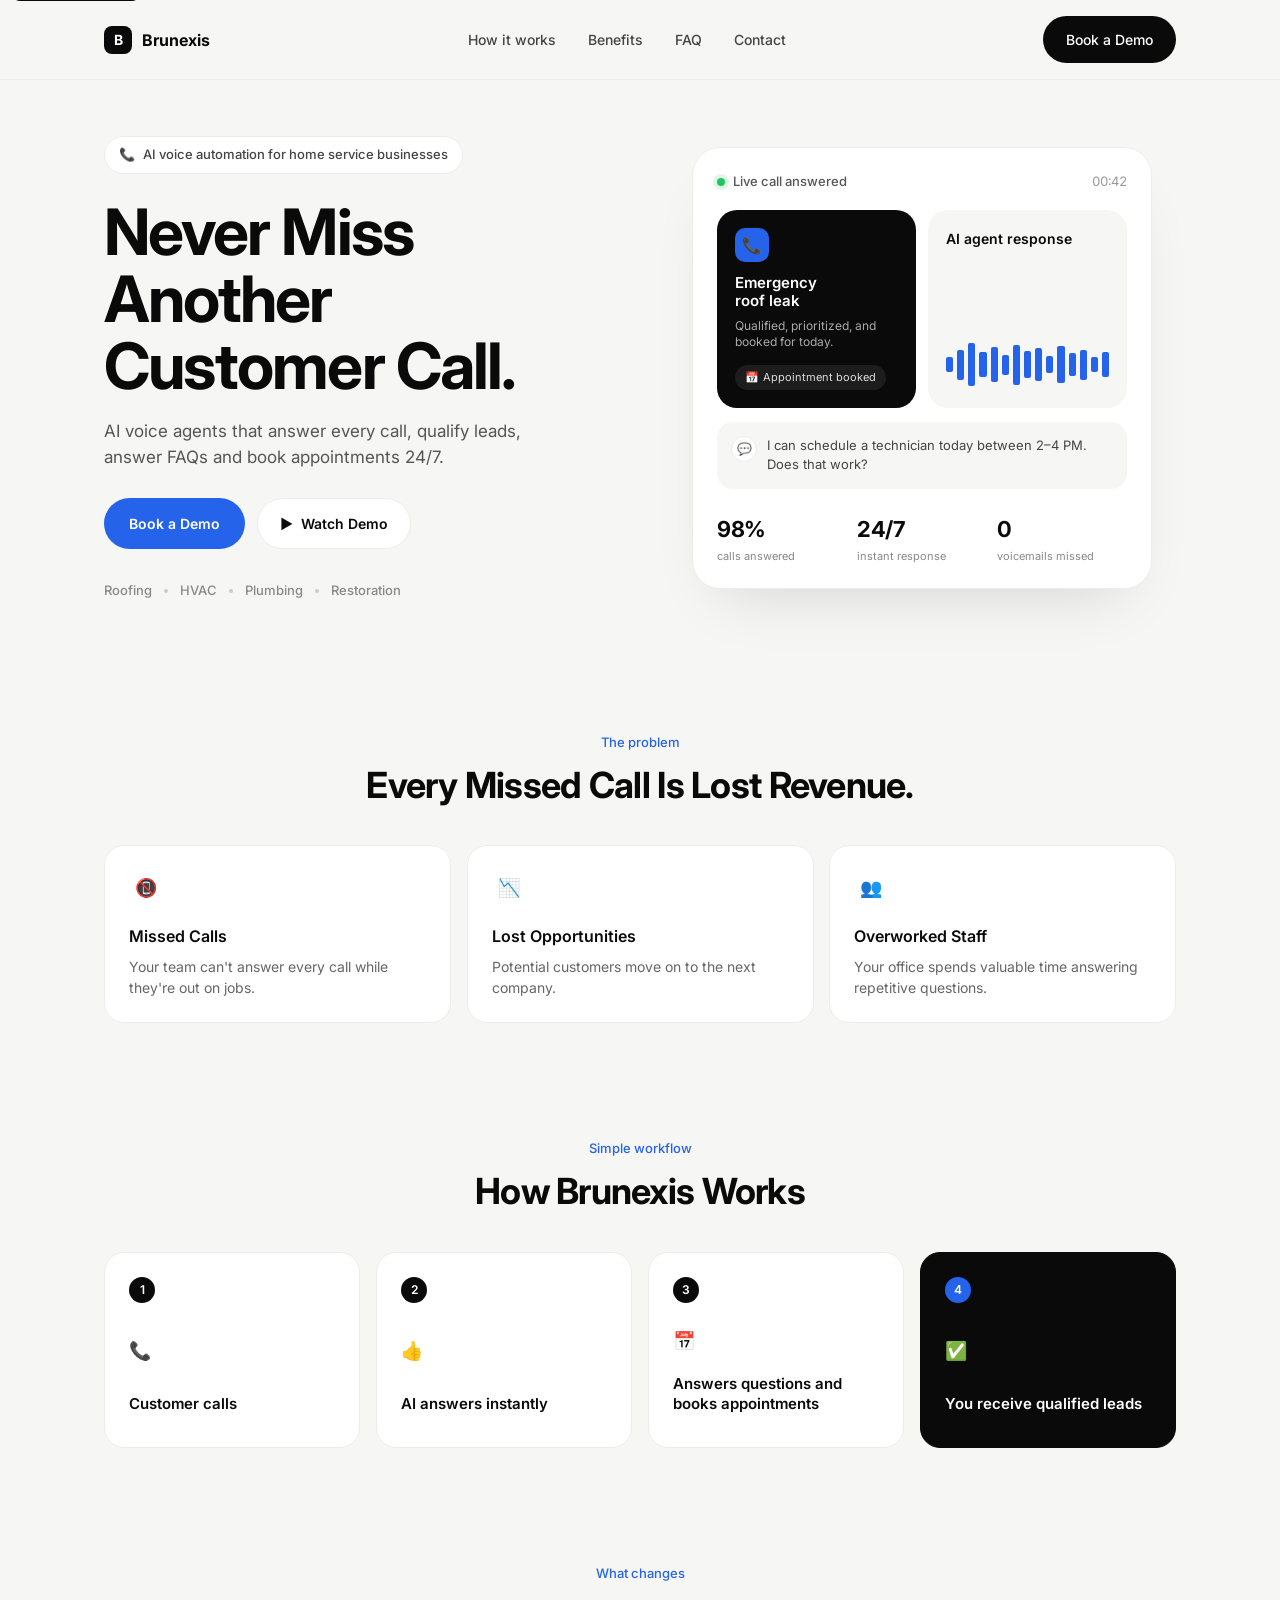
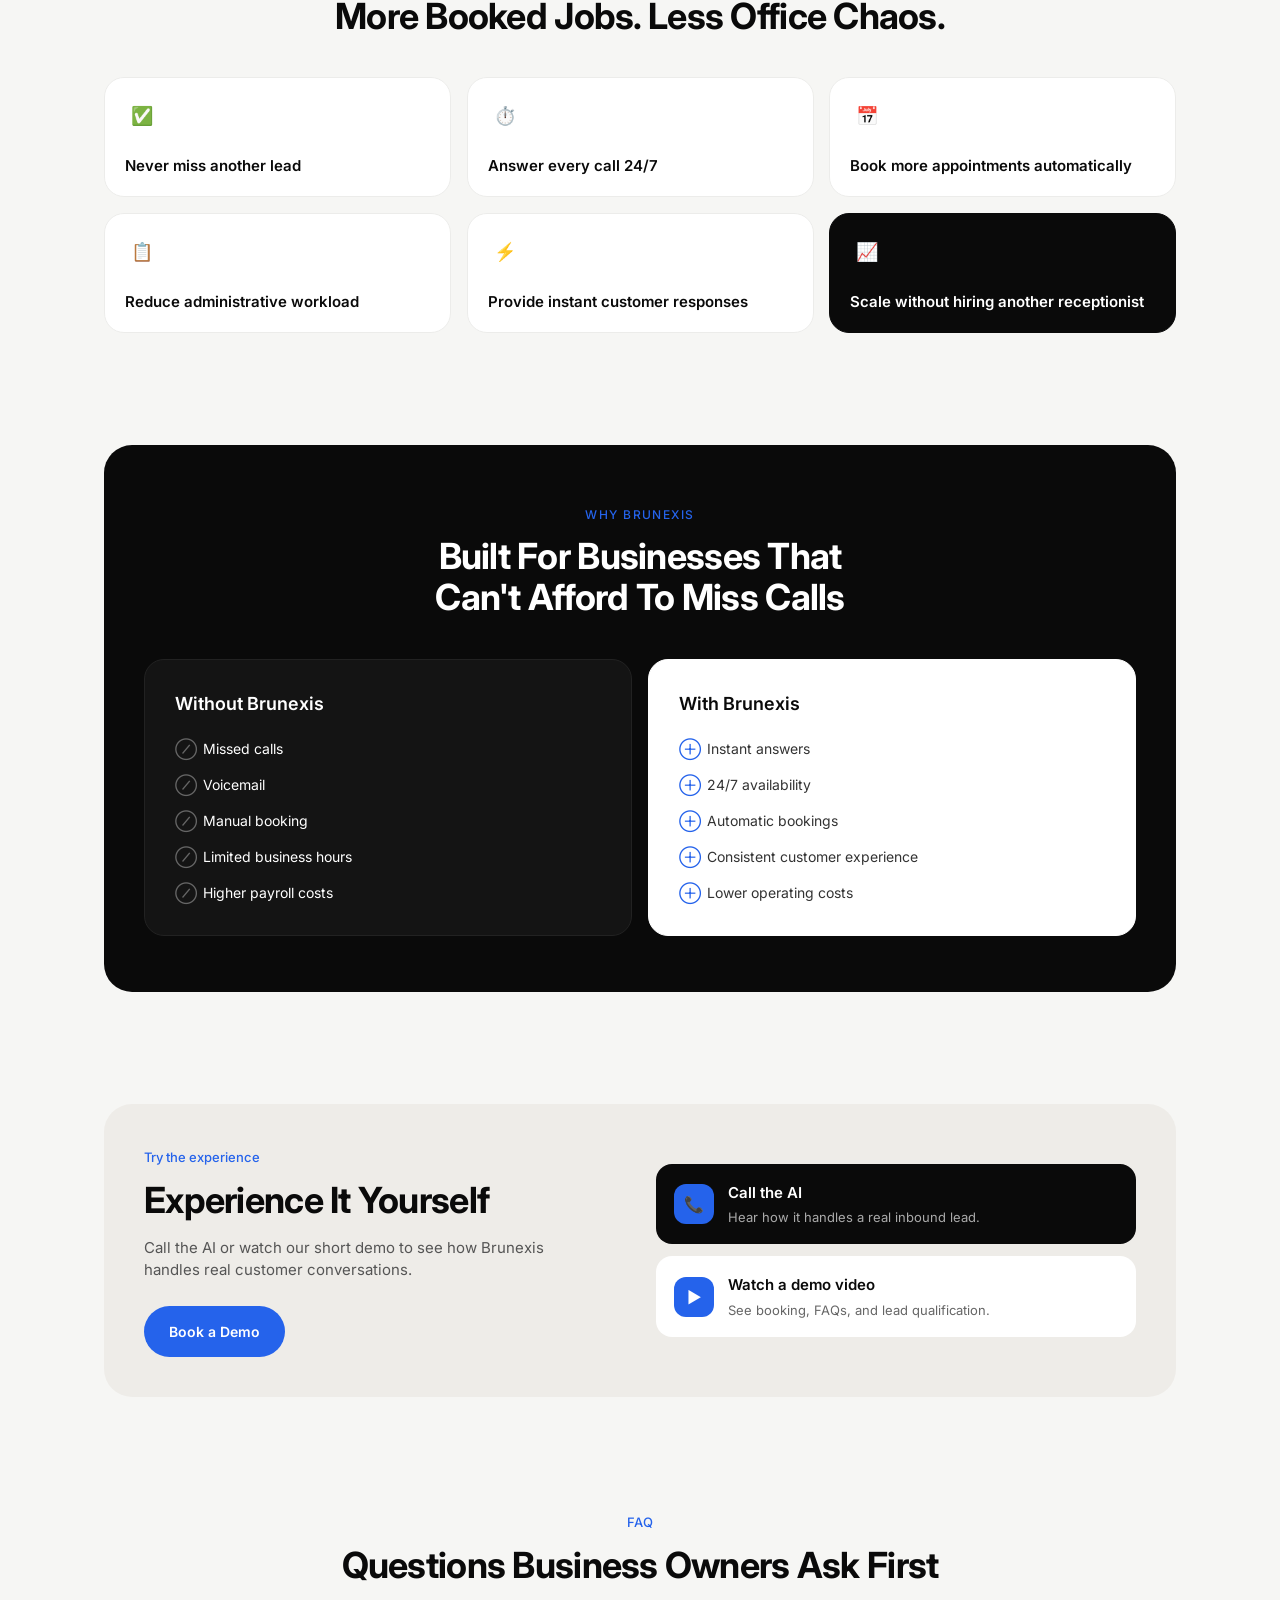
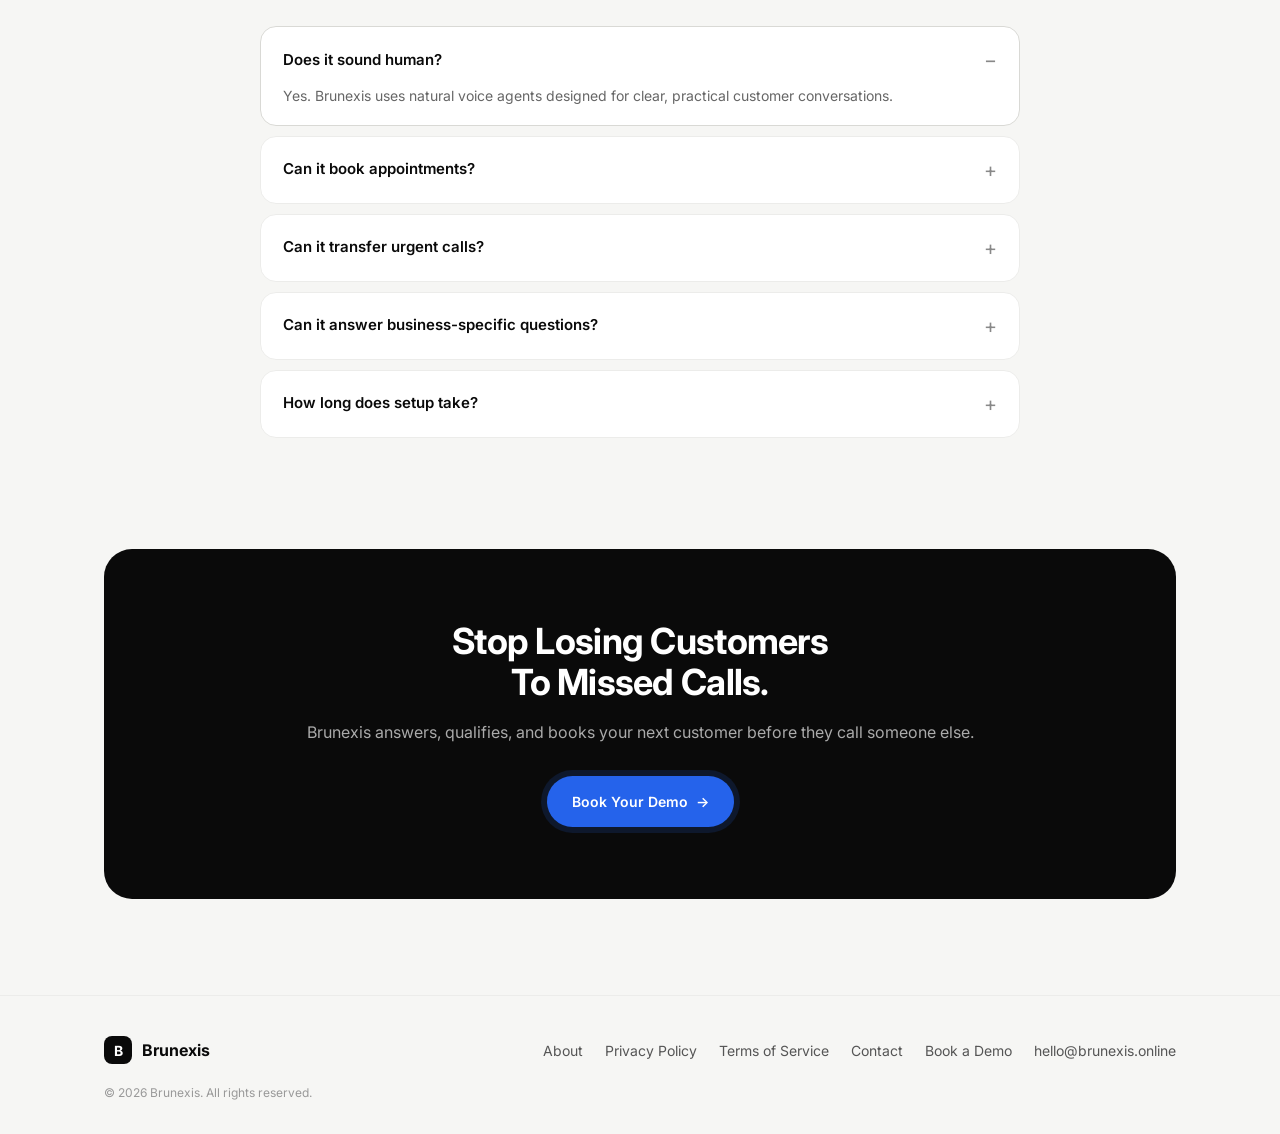
==== commit 01b34856: "Update email contact method in footer" ====
--- a/index.html
+++ b/index.html
@@ -48,7 +48,7 @@
         <a href="#faq">FAQ</a>
         <a href="#contact">Contact</a>
       </nav>
-      <a href="https://shining-hexagon-804456.framer.app/#faq" class="btn btn-dark nav-cta">Book a Demo</a>
+      <a href="https://cal.com/brunexis/consultation" class="btn btn-dark nav-cta">Book a Demo</a>
       <button class="nav-toggle" id="navToggle" aria-label="Open menu" aria-controls="mobile-nav" aria-expanded="false">
         <span></span><span></span><span></span>
       </button>
@@ -58,7 +58,7 @@
       <a href="#benefits">Benefits</a>
       <a href="#faq">FAQ</a>
       <a href="#contact">Contact</a>
-      <a href="https://shining-hexagon-804456.framer.app/#faq" class="btn btn-dark">Book a Demo</a>
+      <a href="https://cal.com/brunexis/consultation" class="btn btn-dark">Book a Demo</a>
     </div>
   </header>
 
@@ -74,7 +74,7 @@
         <h1 class="hero-title" id="hero-title">Never Miss<br/>Another<br/>Customer Call.</h1>
         <p class="hero-sub">AI voice agents that answer every call, qualify leads, answer FAQs and book appointments 24/7.</p>
         <div class="hero-cta">
-          <a href="https://shining-hexagon-804456.framer.app/#faq" class="btn btn-primary">Book a Demo</a>
+          <a href="https://cal.com/brunexis/consultation"    target="_blank"    rel="noopener noreferrer"    class="btn btn-primary">Book a Demo</a>
           <a href="#demo" class="btn btn-ghost" id="watchDemo"><span aria-hidden="true">▶</span> Watch Demo</a>
         </div>
         <div class="hero-trust" aria-label="Industries served">
@@ -264,17 +264,17 @@
           <span class="eyebrow">Try the experience</span>
           <h2 id="demo-title">Experience It Yourself</h2>
           <p>Call the AI or watch our short demo to see how Brunexis handles real customer conversations.</p>
-          <a href="https://shining-hexagon-804456.framer.app/#faq" class="btn btn-primary">Book a Demo</a>
+          <a href="https://cal.com/brunexis/consultation"    target="_blank"    rel="noopener noreferrer"    class="btn btn-primary">Book a Demo</a>
         </div>
         <div class="experience-right">
-          <a href="https://shining-hexagon-804456.framer.app/#faq" class="exp-card dark">
+          <a href="https://cal.com/brunexis/consultation" class="exp-card dark">
             <div class="exp-icon" aria-hidden="true">📞</div>
             <div>
               <h4>Call the AI</h4>
               <p>Hear how it handles a real inbound lead.</p>
             </div>
           </a>
-          <a href="https://shining-hexagon-804456.framer.app/#faq" class="exp-card">
+          <a href="https://cal.com/brunexis/consultation" class="exp-card">
             <div class="exp-icon" aria-hidden="true">▶</div>
             <div>
               <h4>Watch a demo video</h4>
@@ -324,7 +324,7 @@
       <div class="cta reveal">
         <h2 id="cta-title">Stop Losing Customers<br/>To Missed Calls.</h2>
         <p>Brunexis answers, qualifies, and books your next customer before they call someone else.</p>
-        <a href="https://shining-hexagon-804456.framer.app/#faq" class="btn btn-primary">Book Your Demo <span aria-hidden="true">→</span></a>
+        <a href="https://cal.com/brunexis/consultation"    target="_blank"    rel="noopener noreferrer"    class="btn btn-primary">Book Your Demo <span aria-hidden="true">→</span></a>
       </div>
     </div>
   </section>
@@ -342,8 +342,8 @@
         <a href="privacy.html">Privacy Policy</a>
         <a href="terms.html">Terms of Service</a>
         <a href="#contact">Contact</a>
-        <a href="https://shining-hexagon-804456.framer.app/#faq">Book a Demo</a>
-        <a href="/cdn-cgi/l/email-protection#18707d747477587a6a6d767d60716b3677767471767d"><span class="__cf_email__" data-cfemail="f79f929b9b98b795858299928f9e84d998999b9e9992">[email&#160;protected]</span></a>
+        <a href="https://cal.com/brunexis/consultation">Book a Demo</a>
+        <a href="mailto:hello@brunexis.online">hello@brunexis.online</a>
       </nav>
     </div>
     <div class="container footer-bottom">
@@ -351,6 +351,6 @@
     </div>
   </footer>
 
-  <script data-cfasync="false" src="/cdn-cgi/scripts/5c5dd728/cloudflare-static/email-decode.min.js"></script><script src="app.js" defer></script>
+  <script src="app.js" defer></script>
 </body>
 </html>
--- a/styles.css
+++ b/styles.css
@@ -676,8 +676,17 @@
 }
 .doc ul { padding-left: 20px; margin: 8px 0 16px; }
 .doc li { margin-bottom: 6px; }
-.doc a { color: var(--brand); }
-.doc a:hover { text-decoration: underline; }
+.doc a:not(.btn) {
+
+  color: var(--brand);
+
+}
+
+.doc a:not(.btn):hover {
+
+  text-decoration: underline;
+
+}
 .doc-meta {
   font-size: 13px;
   color: var(--muted-2);
